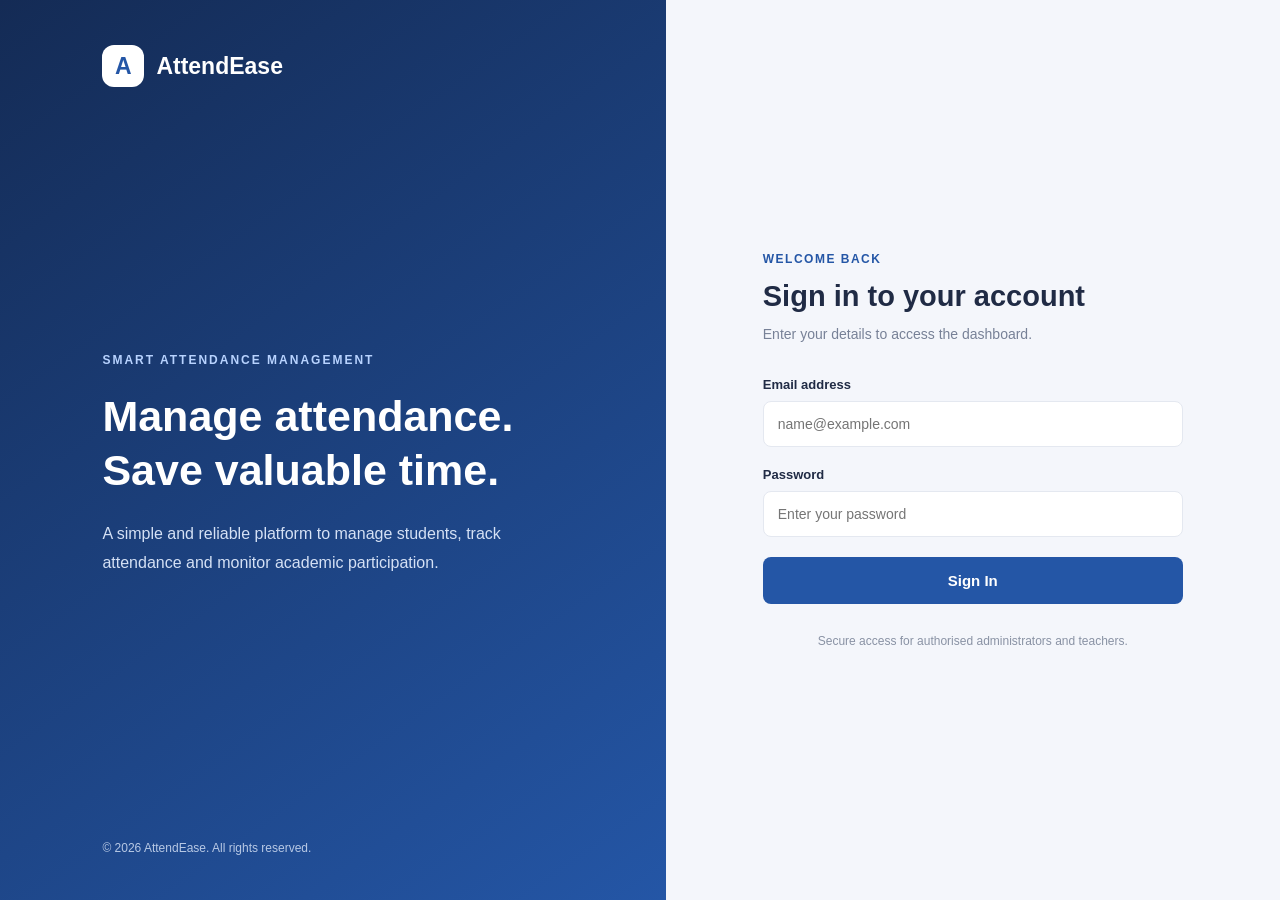
==== frontend/index.html @ 05c4fe6e "Initial commit, AttendEase student attendance system" ====
<!DOCTYPE html>
<html lang="en">
<head>
    <meta charset="UTF-8">
    <meta name="viewport" content="width=device-width, initial-scale=1.0">
    <title>AttendEase | Login</title>
    <link rel="stylesheet" href="style.css">
</head>
<body>

    <main class="login-container">

        <section class="login-left">
            <div class="brand">
                <div class="brand-icon">A</div>
                <span>AttendEase</span>
            </div>

            <div class="welcome-content">
                <span class="tagline">SMART ATTENDANCE MANAGEMENT</span>
                <h1>Manage attendance.<br>Save valuable time.</h1>
                <p>
                    A simple and reliable platform to manage students,
                    track attendance and monitor academic participation.
                </p>

            </div>

            <div class="left-footer">
                © 2026 AttendEase. All rights reserved.
            </div>
        </section>

        <section class="login-right">
            <div class="login-card">

                <div class="mobile-brand">AttendEase</div>

                <span class="login-label">WELCOME BACK</span>
                <h2>Sign in to your account</h2>
                <p class="login-description">
                    Enter your details to access the dashboard.
                </p>

                <form id="loginForm">

                    <div class="form-group">
                        <label for="email">Email address</label>
                        <input
                            type="email"
                            id="email"
                            placeholder="name@example.com"
                            required
                        >
                    </div>

                    <div class="form-group">
                        <label for="password">Password</label>
                        <input
                            type="password"
                            id="password"
                            placeholder="Enter your password"
                            required
                        >
                    </div>

                    <button type="submit" class="login-button">
                        Sign In
                    </button>

                </form>

                <p class="login-note">
                    Secure access for authorised administrators and teachers.
                </p>

            </div>
        </section>

    </main>

    <script src="script.js"></script>
</body>
</html>
---- frontend/style.css ----
* {
    margin: 0;
    padding: 0;
    box-sizing: border-box;
}

:root {
    --primary: #2456a6;
    --primary-dark: #142b55;
    --primary-light: #eaf1ff;
    --background: #f4f6fb;
    --white: #ffffff;
    --text: #202b45;
    --muted: #8490a5;
    --border: #e4e8f0;
    --success: #15975c;
    --danger: #d64f4f;
    --purple: #8455c9;
}

body {
    font-family: Arial, Helvetica, sans-serif;
    background: var(--background);
    color: var(--text);
}

button,
input,
select {
    font-family: inherit;
}

button {
    cursor: pointer;
}


.login-container {
    display: flex;
    min-height: 100vh;
}

.login-left {
    width: 52%;
    background: linear-gradient(145deg, #142b55, #2456a6);
    color: white;
    padding: 45px 8%;
    display: flex;
    flex-direction: column;
    justify-content: space-between;
}

.brand,
.sidebar-brand {
    display: flex;
    align-items: center;
    gap: 12px;
    font-size: 23px;
    font-weight: bold;
}

.brand-icon {
    width: 42px;
    height: 42px;
    border-radius: 12px;
    background: white;
    color: var(--primary);
    display: grid;
    place-items: center;
    font-size: 23px;
    font-weight: bold;
    flex-shrink: 0;
}

.welcome-content {
    max-width: 520px;
}

.tagline {
    font-size: 12px;
    letter-spacing: 2px;
    color: #b8d3ff;
    font-weight: bold;
}

.welcome-content h1 {
    font-size: 43px;
    line-height: 1.25;
    margin: 22px 0;
}

.welcome-content p {
    color: #d5e1f5;
    font-size: 16px;
    line-height: 1.8;
}

.feature-list {
    margin-top: 30px;
}

.feature-list div {
    margin: 17px 0;
    font-size: 15px;
}

.left-footer {
    color: #b8c9e5;
    font-size: 12px;
}

.login-right {
    width: 48%;
    display: flex;
    justify-content: center;
    align-items: center;
    padding: 35px;
}

.login-card {
    width: 100%;
    max-width: 420px;
}

.mobile-brand {
    display: none;
}

.login-label {
    color: var(--primary);
    font-size: 12px;
    font-weight: bold;
    letter-spacing: 1.5px;
}

.login-card h2 {
    font-size: 29px;
    margin: 13px 0;
}

.login-description {
    color: #778197;
    font-size: 14px;
    margin-bottom: 35px;
}

.form-group {
    margin-bottom: 20px;
}

.form-group label {
    display: block;
    margin-bottom: 9px;
    font-size: 13px;
    font-weight: bold;
}

.form-group input,
.form-group select {
    width: 100%;
    padding: 14px;
    border: 1px solid var(--border);
    border-radius: 8px;
    font-size: 14px;
    outline: none;
    background: white;
    color: var(--text);
    transition: 0.2s;
}

.form-group input:focus,
.form-group select:focus {
    border-color: var(--primary);
    box-shadow: 0 0 0 3px rgba(49, 103, 188, 0.1);
}

.login-button {
    width: 100%;
    padding: 15px;
    background: var(--primary);
    color: white;
    border: none;
    border-radius: 8px;
    font-size: 15px;
    font-weight: bold;
    transition: 0.2s;
}

.login-button:hover,
.primary-button:hover {
    background: #193f80;
}

.login-note {
    text-align: center;
    color: #8992a4;
    font-size: 12px;
    line-height: 1.6;
    margin-top: 28px;
}


.dashboard-body {
    background: var(--background);
}

.app-layout {
    display: flex;
    min-height: 100vh;
}

.sidebar {
    width: 250px;
    background: var(--primary-dark);
    color: white;
    padding: 28px 18px;
    display: flex;
    flex-direction: column;
    flex-shrink: 0;
}

.sidebar-brand {
    font-size: 21px;
    margin-bottom: 55px;
    padding-left: 8px;
}

.menu-heading {
    color: #9aafd0;
    font-size: 11px;
    letter-spacing: 1.5px;
    margin: 0 10px 15px;
}

.sidebar-nav {
    display: flex;
    flex-direction: column;
    gap: 9px;
}

.nav-link {
    text-decoration: none;
    color: #c7d5ec;
    padding: 14px;
    border-radius: 8px;
    font-size: 14px;
    transition: 0.2s;
}

.nav-link span {
    margin-right: 8px;
}

.nav-link:hover,
.nav-link.active {
    background: var(--primary);
    color: white;
}

.sidebar-footer {
    margin-top: auto;
    border-top: 1px solid #345078;
    padding: 22px 8px 0;
    font-size: 13px;
}

.sidebar-footer p {
    color: #a9bddb;
    font-size: 11px;
    margin-top: 7px;
}


.main-content {
    flex: 1;
    min-width: 0;
    padding: 30px 38px;
}

.topbar {
    display: flex;
    justify-content: space-between;
    align-items: center;
    margin-bottom: 28px;
    gap: 15px;
}

.topbar h2 {
    font-size: 24px;
}

.topbar p {
    color: var(--muted);
    font-size: 13px;
    margin-top: 6px;
}

.admin-profile {
    display: flex;
    align-items: center;
    gap: 11px;
}

.profile-avatar {
    width: 42px;
    height: 42px;
    background: #dce8fc;
    color: var(--primary);
    border-radius: 50%;
    display: grid;
    place-items: center;
    font-weight: bold;
}

.admin-profile strong,
.admin-profile span {
    display: block;
    font-size: 12px;
}

.admin-profile span {
    color: var(--muted);
    margin-top: 5px;
}


.page-intro {
    display: flex;
    justify-content: space-between;
    align-items: center;
    gap: 15px;
    margin-bottom: 25px;
}

.page-intro h1 {
    font-size: 25px;
    margin-bottom: 8px;
}

.page-intro p {
    color: var(--muted);
    font-size: 13px;
}


.dashboard-welcome {
    background: linear-gradient(110deg, #2456a6, #447fd0);
    color: white;
    border-radius: 13px;
    padding: 28px 32px;
    display: flex;
    justify-content: space-between;
    align-items: center;
    margin-bottom: 25px;
}

.dashboard-welcome h1 {
    font-size: 23px;
    margin-bottom: 9px;
}

.dashboard-welcome p {
    font-size: 13px;
    color: #e1ebfa;
}

.welcome-icon {
    font-size: 43px;
}


.stats-grid {
    display: grid;
    grid-template-columns: repeat(4, 1fr);
    gap: 18px;
    margin-bottom: 25px;
}

.stat-card,
.content-card {
    background: white;
    border-radius: 11px;
    padding: 22px;
    box-shadow: 0 3px 15px rgba(20, 43, 85, 0.04);
}

.stat-icon {
    width: 40px;
    height: 40px;
    border-radius: 10px;
    display: grid;
    place-items: center;
    font-size: 19px;
    margin-bottom: 17px;
}

.blue {
    background: #e6efff;
    color: #3167bc;
}

.green {
    background: #e1f7ec;
    color: #15975c;
}

.red {
    background: #ffe8e8;
    color: #dc5555;
}

.purple {
    background: #f0e9ff;
    color: var(--purple);
}

.stat-card p {
    color: #778197;
    font-size: 13px;
}

.stat-card h2 {
    font-size: 27px;
    margin: 10px 0;
}

.stat-card > span {
    font-size: 11px;
    color: #a0a8b6;
}


.dashboard-grid {
    display: grid;
    grid-template-columns: 1.2fr 1fr;
    gap: 20px;
    margin-bottom: 25px;
}

.card-heading {
    display: flex;
    justify-content: space-between;
    align-items: center;
    gap: 12px;
}

.card-heading h3 {
    font-size: 16px;
}

.card-heading p {
    color: #9099aa;
    font-size: 12px;
    margin-top: 7px;
}

.today-badge {
    background: var(--primary-light);
    color: var(--primary);
    padding: 7px 13px;
    border-radius: 20px;
    font-size: 11px;
}


.attendance-progress {
    display: flex;
    align-items: center;
    justify-content: space-around;
    gap: 20px;
    padding: 28px 0 10px;
}

.progress-circle {
    width: 145px;
    height: 145px;
    border-radius: 50%;
    background: conic-gradient(
        var(--primary) 0% 0%,
        #e9edf4 0% 100%
    );
    display: grid;
    place-items: center;
    flex-shrink: 0;
}

.progress-circle > div {
    width: 112px;
    height: 112px;
    background: white;
    border-radius: 50%;
    display: flex;
    flex-direction: column;
    align-items: center;
    justify-content: center;
}

.progress-circle strong {
    font-size: 22px;
}

.progress-circle span {
    color: #929bad;
    font-size: 11px;
    margin-top: 5px;
}

.progress-details > div {
    display: flex;
    align-items: center;
    gap: 8px;
    font-size: 12px;
    margin: 18px 0;
}

.progress-details strong {
    margin-left: auto;
}

.legend-dot {
    width: 9px;
    height: 9px;
    border-radius: 50%;
}

.present-dot {
    background: var(--primary);
}

.absent-dot {
    background: #e9a0a0;
}


.action-link {
    display: flex;
    align-items: center;
    gap: 13px;
    text-decoration: none;
    color: var(--text);
    padding: 17px 0;
    border-bottom: 1px solid #eef0f5;
}

.action-link > span {
    width: 37px;
    height: 37px;
    background: var(--primary-light);
    color: var(--primary);
    border-radius: 9px;
    display: grid;
    place-items: center;
    font-size: 19px;
}

.action-link strong {
    font-size: 13px;
}

.action-link p {
    color: #939bad;
    font-size: 11px;
    margin-top: 5px;
}

.action-link b {
    margin-left: auto;
    color: #9ba5b5;
    font-size: 22px;
}


.table-wrapper {
    width: 100%;
    overflow-x: auto;
    margin-top: 23px;
}

table {
    width: 100%;
    border-collapse: collapse;
    text-align: left;
    min-width: 550px;
}

th {
    color: #8993a5;
    font-size: 11px;
    font-weight: normal;
    background: #f8f9fc;
    padding: 14px;
    white-space: nowrap;
}

td {
    padding: 16px 14px;
    font-size: 12px;
    border-bottom: 1px solid #f0f1f5;
}

tbody tr:hover {
    background: #fafbfe;
}

.status {
    padding: 6px 11px;
    border-radius: 20px;
    font-size: 11px;
    white-space: nowrap;
}

.status.present {
    background: #e2f7ec;
    color: var(--success);
}

.status.absent {
    background: #ffe8e8;
    color: var(--danger);
}

.view-all {
    color: var(--primary);
    text-decoration: none;
    font-size: 12px;
}

.dashboard-footer {
    text-align: center;
    color: #9aa3b2;
    font-size: 11px;
    padding: 15px;
}


.primary-button,
.secondary-button {
    padding: 12px 19px;
    border-radius: 8px;
    font-size: 13px;
    font-weight: bold;
    border: none;
    transition: 0.2s;
}

.primary-button {
    background: var(--primary);
    color: white;
}

.secondary-button {
    background: #edf1f7;
    color: #42516b;
}

.secondary-button:hover {
    background: #dfe6f1;
}

.close-button {
    width: 32px;
    height: 32px;
    border: none;
    background: #f1f3f7;
    color: #68758b;
    border-radius: 7px;
    font-size: 22px;
}


.student-summary {
    margin-bottom: 22px;
}

.summary-card {
    display: flex;
    align-items: center;
    gap: 18px;
}

.summary-card .stat-icon {
    margin-bottom: 0;
}

.summary-card p {
    color: var(--muted);
    font-size: 12px;
}

.summary-card h2 {
    margin-top: 7px;
    font-size: 24px;
}

.student-form-section {
    margin-bottom: 25px;
}

.student-form-grid {
    display: grid;
    grid-template-columns: repeat(2, 1fr);
    gap: 0 20px;
    margin-top: 25px;
}

.form-actions {
    display: flex;
    justify-content: flex-end;
    gap: 12px;
    margin-top: 10px;
}

.student-toolbar {
    display: flex;
    justify-content: space-between;
    align-items: flex-end;
    gap: 15px;
    margin-top: 25px;
}

.search-box {
    display: flex;
    align-items: center;
    gap: 10px;
    width: 100%;
    max-width: 420px;
    border: 1px solid var(--border);
    border-radius: 8px;
    padding: 0 13px;
    background: white;
}

.search-box span {
    font-size: 21px;
    color: #8b96a8;
}

.search-box input {
    width: 100%;
    border: none;
    outline: none;
    padding: 13px 0;
    font-size: 13px;
}

.table-footer {
    color: var(--muted);
    font-size: 11px;
    margin-top: 18px;
}


.action-buttons {
    display: flex;
    gap: 8px;
}

.edit-button,
.delete-button {
    padding: 7px 10px;
    border: none;
    border-radius: 6px;
    font-size: 11px;
}

.edit-button {
    background: #eaf1ff;
    color: var(--primary);
}

.delete-button {
    background: #ffe8e8;
    color: var(--danger);
}


.attendance-toolbar {
    display: flex;
    align-items: flex-end;
    gap: 18px;
    margin-top: 25px;
}

.attendance-toolbar .form-group,
.student-toolbar .form-group {
    width: 230px;
    margin-bottom: 0;
}

.mark-attendance-section {
    margin-bottom: 25px;
}

.attendance-actions {
    display: flex;
    justify-content: space-between;
    align-items: center;
    gap: 15px;
    margin-top: 22px;
}

#attendanceMessage {
    color: var(--success);
    font-size: 12px;
}

.attendance-records {
    margin-bottom: 25px;
}

.attendance-records .student-toolbar {
    justify-content: flex-start;
    align-items: flex-end;
}


@media (max-width: 1100px) {

    .stats-grid {
        grid-template-columns: repeat(2, 1fr);
    }

    .main-content {
        padding: 25px;
    }

}

@media (max-width: 768px) {

    .login-container {
        flex-direction: column;
    }

    .login-left {
        display: none;
    }

    .login-right {
        width: 100%;
        min-height: 100vh;
        padding: 25px;
    }

    .mobile-brand {
        display: block;
        color: var(--primary);
        font-size: 24px;
        font-weight: bold;
        margin-bottom: 55px;
    }

    .app-layout {
        flex-direction: column;
    }

    .sidebar {
        width: 100%;
        padding: 15px;
    }

    .sidebar-brand {
        margin-bottom: 20px;
    }

    .sidebar-nav {
        flex-direction: row;
        flex-wrap: wrap;
    }

    .sidebar-footer,
    .menu-heading {
        display: none;
    }

    .main-content {
        padding: 20px 15px;
    }

    .dashboard-grid {
        grid-template-columns: 1fr;
    }

    .admin-profile {
        display: none;
    }

    .student-form-grid {
        grid-template-columns: 1fr;
    }

    .page-intro {
        align-items: flex-start;
        flex-direction: column;
    }

}

@media (max-width: 480px) {

    .stats-grid {
        grid-template-columns: repeat(2, 1fr);
        gap: 10px;
    }

    .stat-card {
        padding: 15px;
    }

    .stat-card h2 {
        font-size: 22px;
    }

    .dashboard-welcome {
        padding: 22px;
    }

    .dashboard-welcome h1 {
        font-size: 19px;
    }

    .attendance-progress {
        flex-direction: column;
    }

    .student-toolbar,
    .attendance-toolbar {
        flex-direction: column;
        align-items: stretch;
    }

    .attendance-toolbar .form-group,
    .student-toolbar .form-group {
        width: 100%;
    }

    .attendance-actions {
        flex-direction: column;
        align-items: stretch;
    }

    .form-actions {
        flex-direction: column-reverse;
    }

    .form-actions button {
        width: 100%;
    }

}
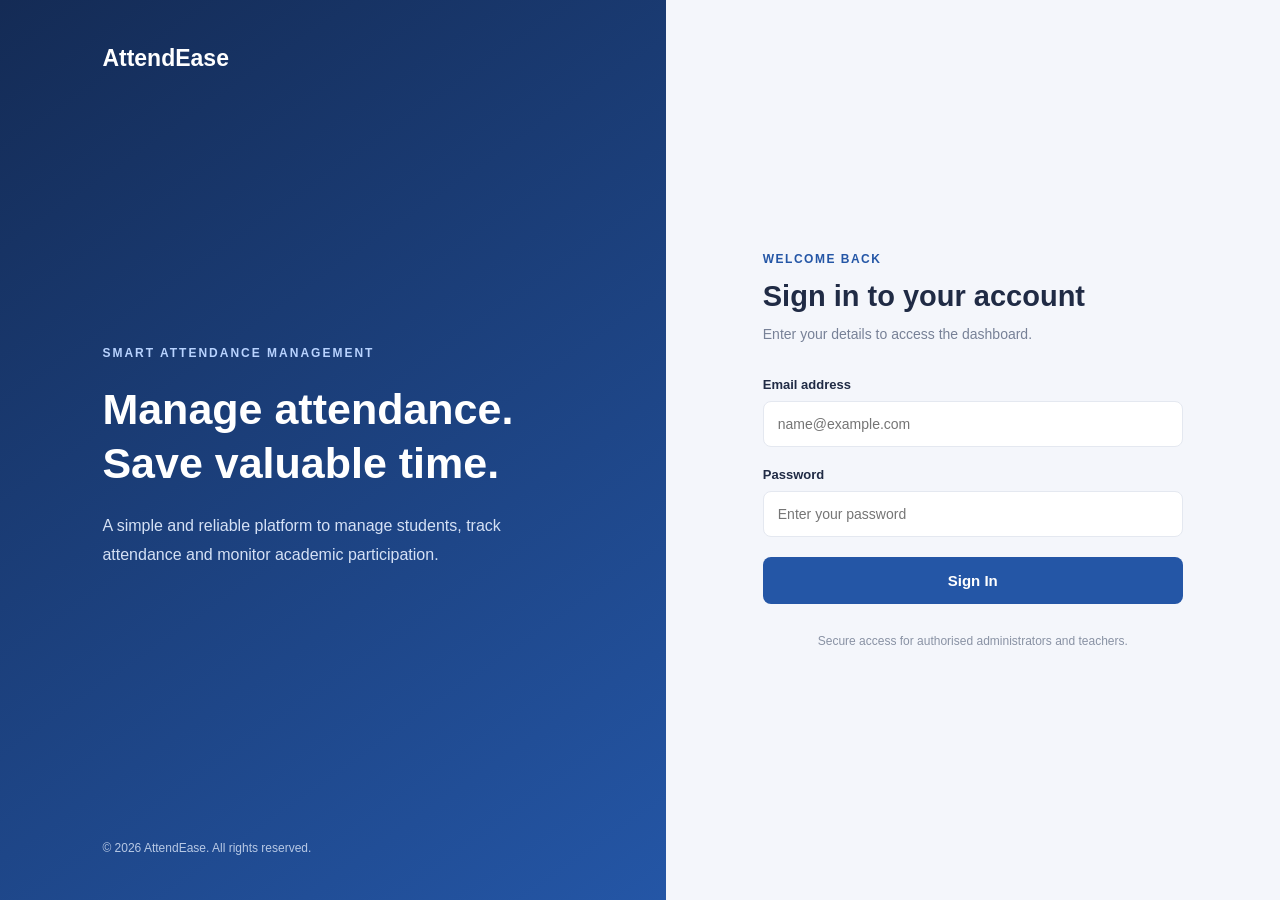
==== commit c288029a: "index update" ====
--- a/frontend/index.html
+++ b/frontend/index.html
@@ -13,7 +13,7 @@
 
         <section class="login-left">
             <div class="brand">
-                <div class="brand-icon">A</div>
+          
                 <span>AttendEase</span>
             </div>
 
